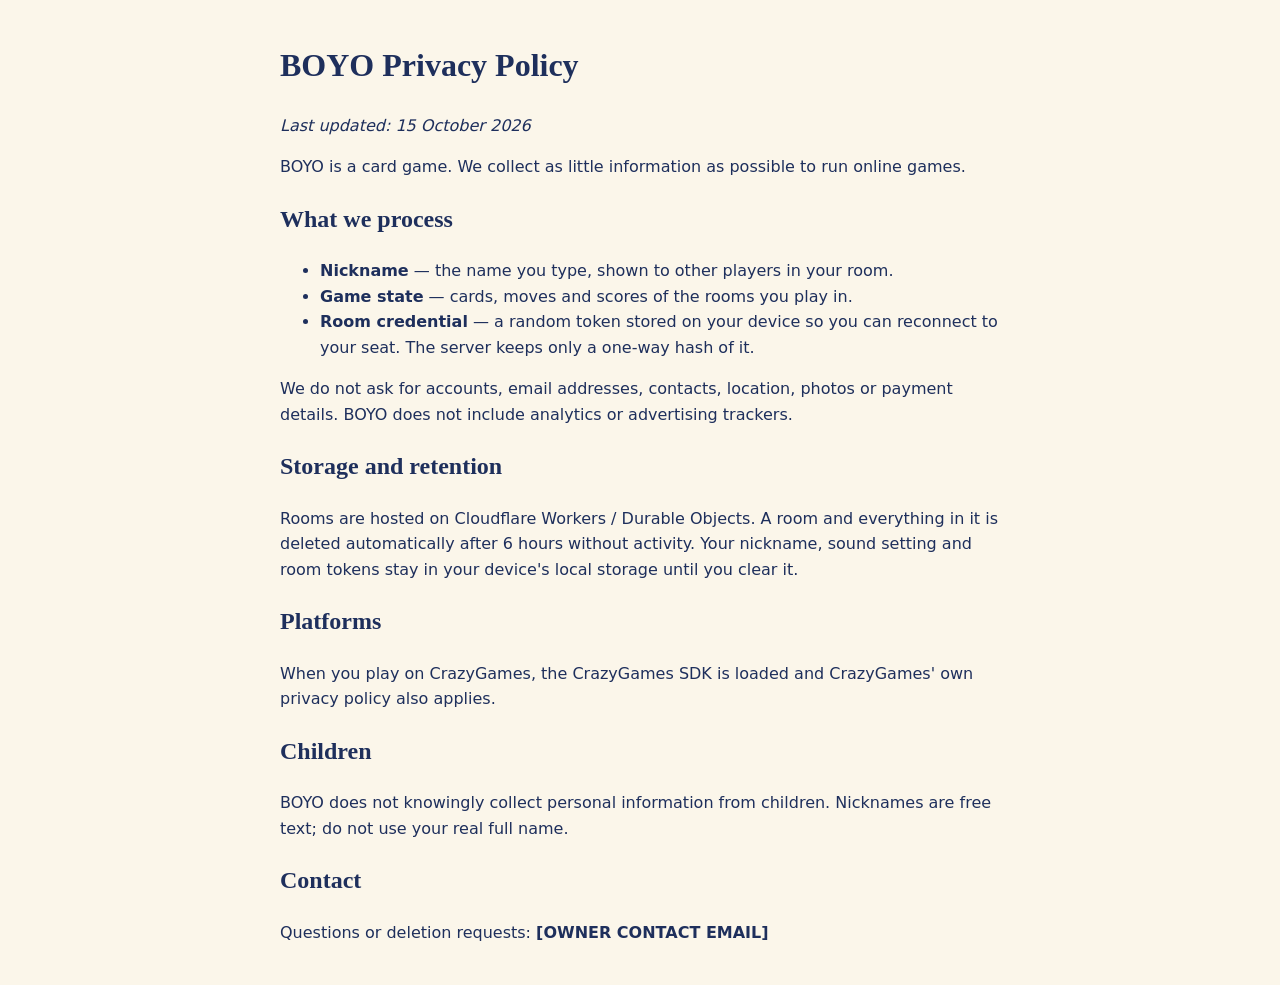
==== privacy.html @ 9132168e "Add BOYO game files" ====
<!doctype html>
<html lang="en">
<head>
  <meta charset="utf-8" />
  <meta name="viewport" content="width=device-width, initial-scale=1" />
  <title>BOYO — Privacy Policy</title>
  <style>
    body { font: 16px/1.6 system-ui, sans-serif; max-width: 720px; margin: 40px auto; padding: 0 20px; color: #1e2f5c; background: #fbf6ea; }
    h1, h2 { font-family: Georgia, serif; }
  </style>
</head>
<body>
  <h1>BOYO Privacy Policy</h1>
  <p><em>Last updated: 15 October 2026</em></p>
  <p>BOYO is a card game. We collect as little information as possible to run online games.</p>
  <h2>What we process</h2>
  <ul>
    <li><b>Nickname</b> — the name you type, shown to other players in your room.</li>
    <li><b>Game state</b> — cards, moves and scores of the rooms you play in.</li>
    <li><b>Room credential</b> — a random token stored on your device so you can reconnect to your seat. The server keeps only a one-way hash of it.</li>
  </ul>
  <p>We do not ask for accounts, email addresses, contacts, location, photos or payment details. BOYO does not include analytics or advertising trackers.</p>
  <h2>Storage and retention</h2>
  <p>Rooms are hosted on Cloudflare Workers / Durable Objects. A room and everything in it is deleted automatically after 6 hours without activity. Your nickname, sound setting and room tokens stay in your device's local storage until you clear it.</p>
  <h2>Platforms</h2>
  <p>When you play on CrazyGames, the CrazyGames SDK is loaded and CrazyGames' own privacy policy also applies.</p>
  <h2>Children</h2>
  <p>BOYO does not knowingly collect personal information from children. Nicknames are free text; do not use your real full name.</p>
  <h2>Contact</h2>
  <p>Questions or deletion requests: <b>[OWNER CONTACT EMAIL]</b></p>
</body>
</html>
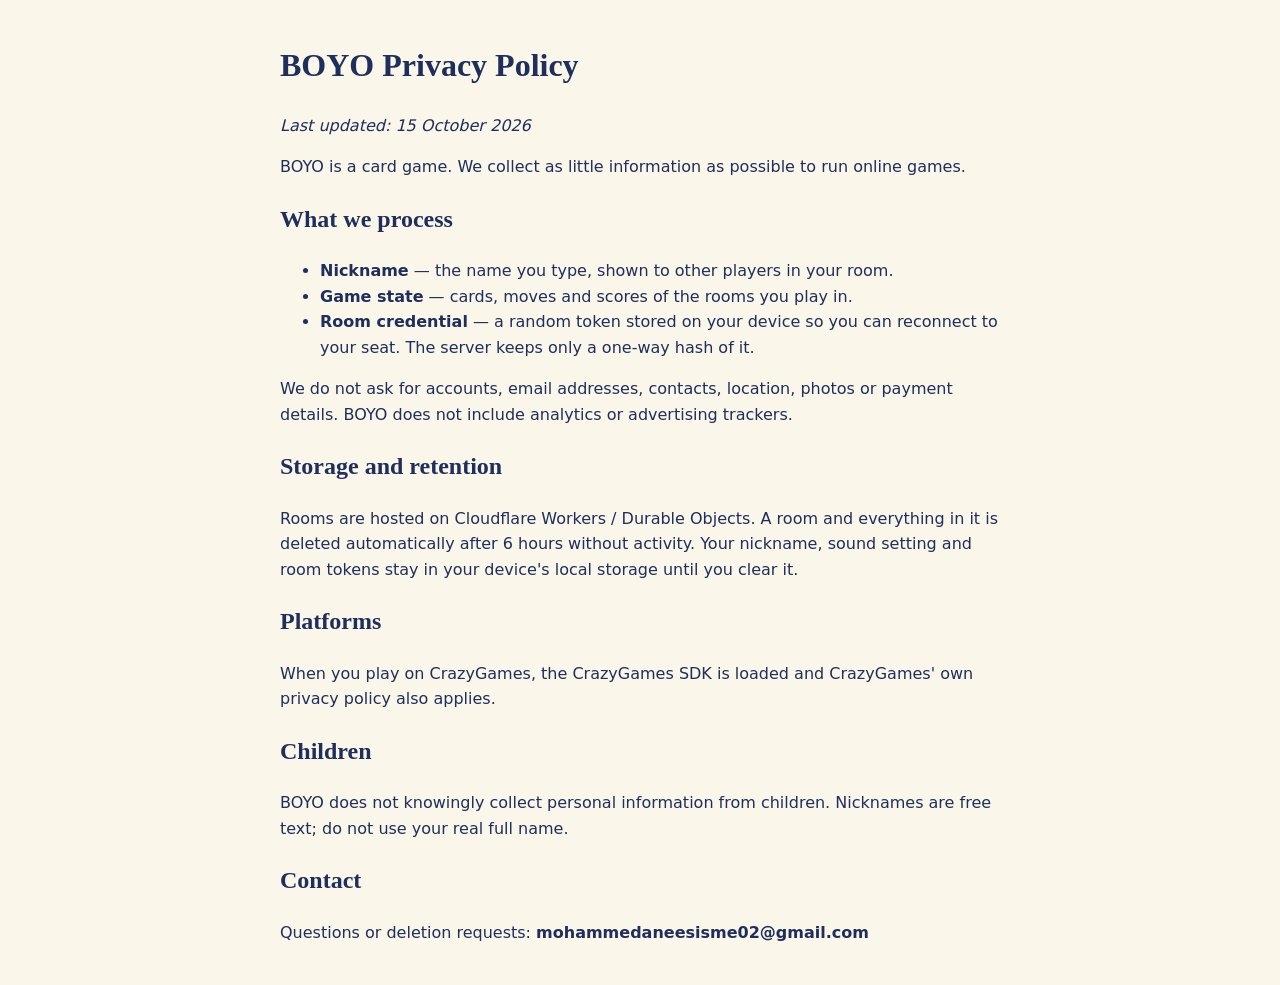
==== commit 118f8c6e: "Update contact email in privacy.html" ====
--- a/privacy.html
+++ b/privacy.html
@@ -27,6 +27,6 @@
   <h2>Children</h2>
   <p>BOYO does not knowingly collect personal information from children. Nicknames are free text; do not use your real full name.</p>
   <h2>Contact</h2>
-  <p>Questions or deletion requests: <b>[OWNER CONTACT EMAIL]</b></p>
+  <p>Questions or deletion requests: <b>mohammedaneesisme02@gmail.com</b></p>
 </body>
 </html>
